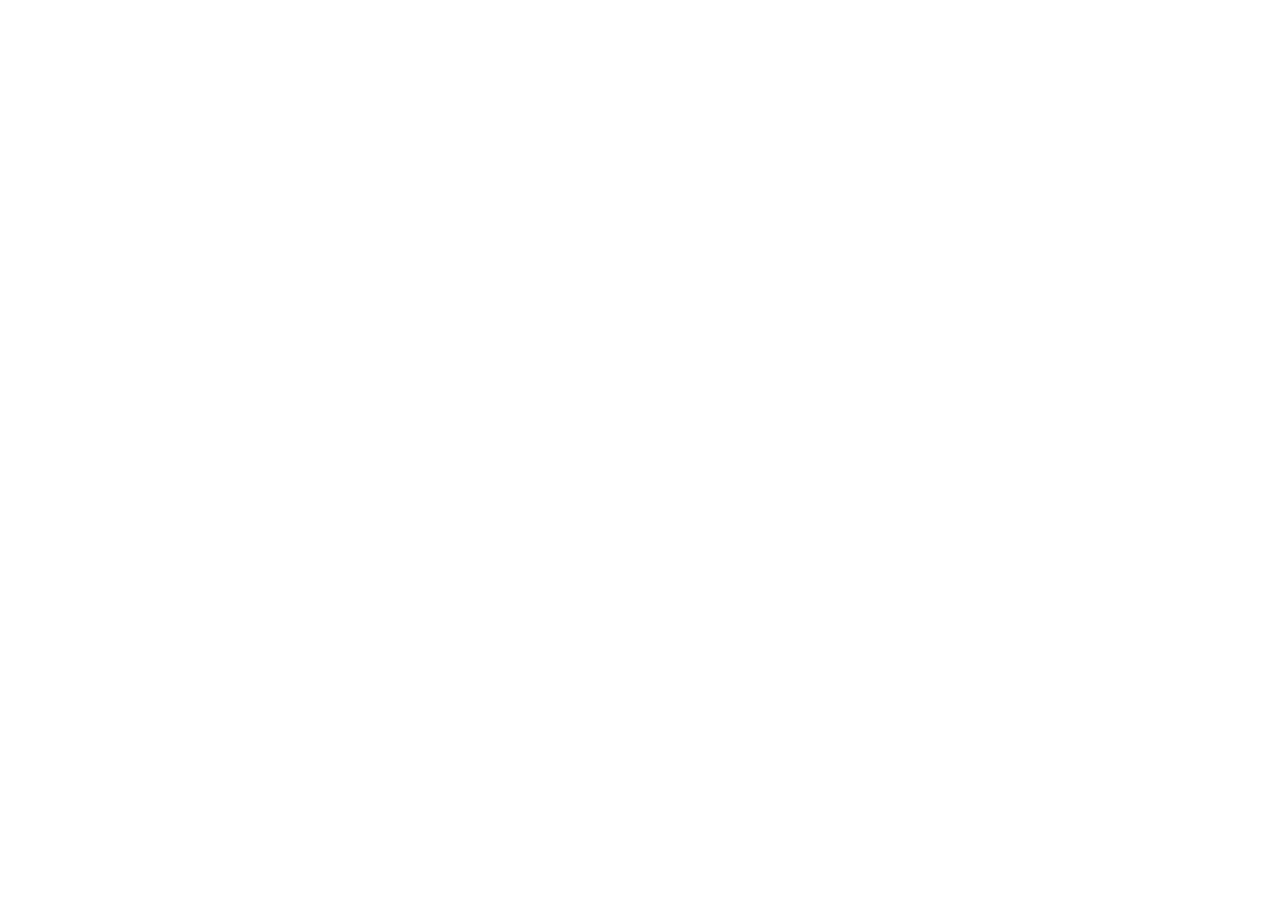
==== index.html @ f3bf7cfc "Arreglat una cosa" ====
<!DOCTYPE html>
<html lang="ca">

<head>
    <meta charset="UTF-8">
    <meta name="viewport" content="width=device-width, initial-scale=1.0">
    <title>Evuolució dels ERPs</title>
    <link rel="stylesheet" href="css/styles.css">
</head>

<body>

</body>

</html>
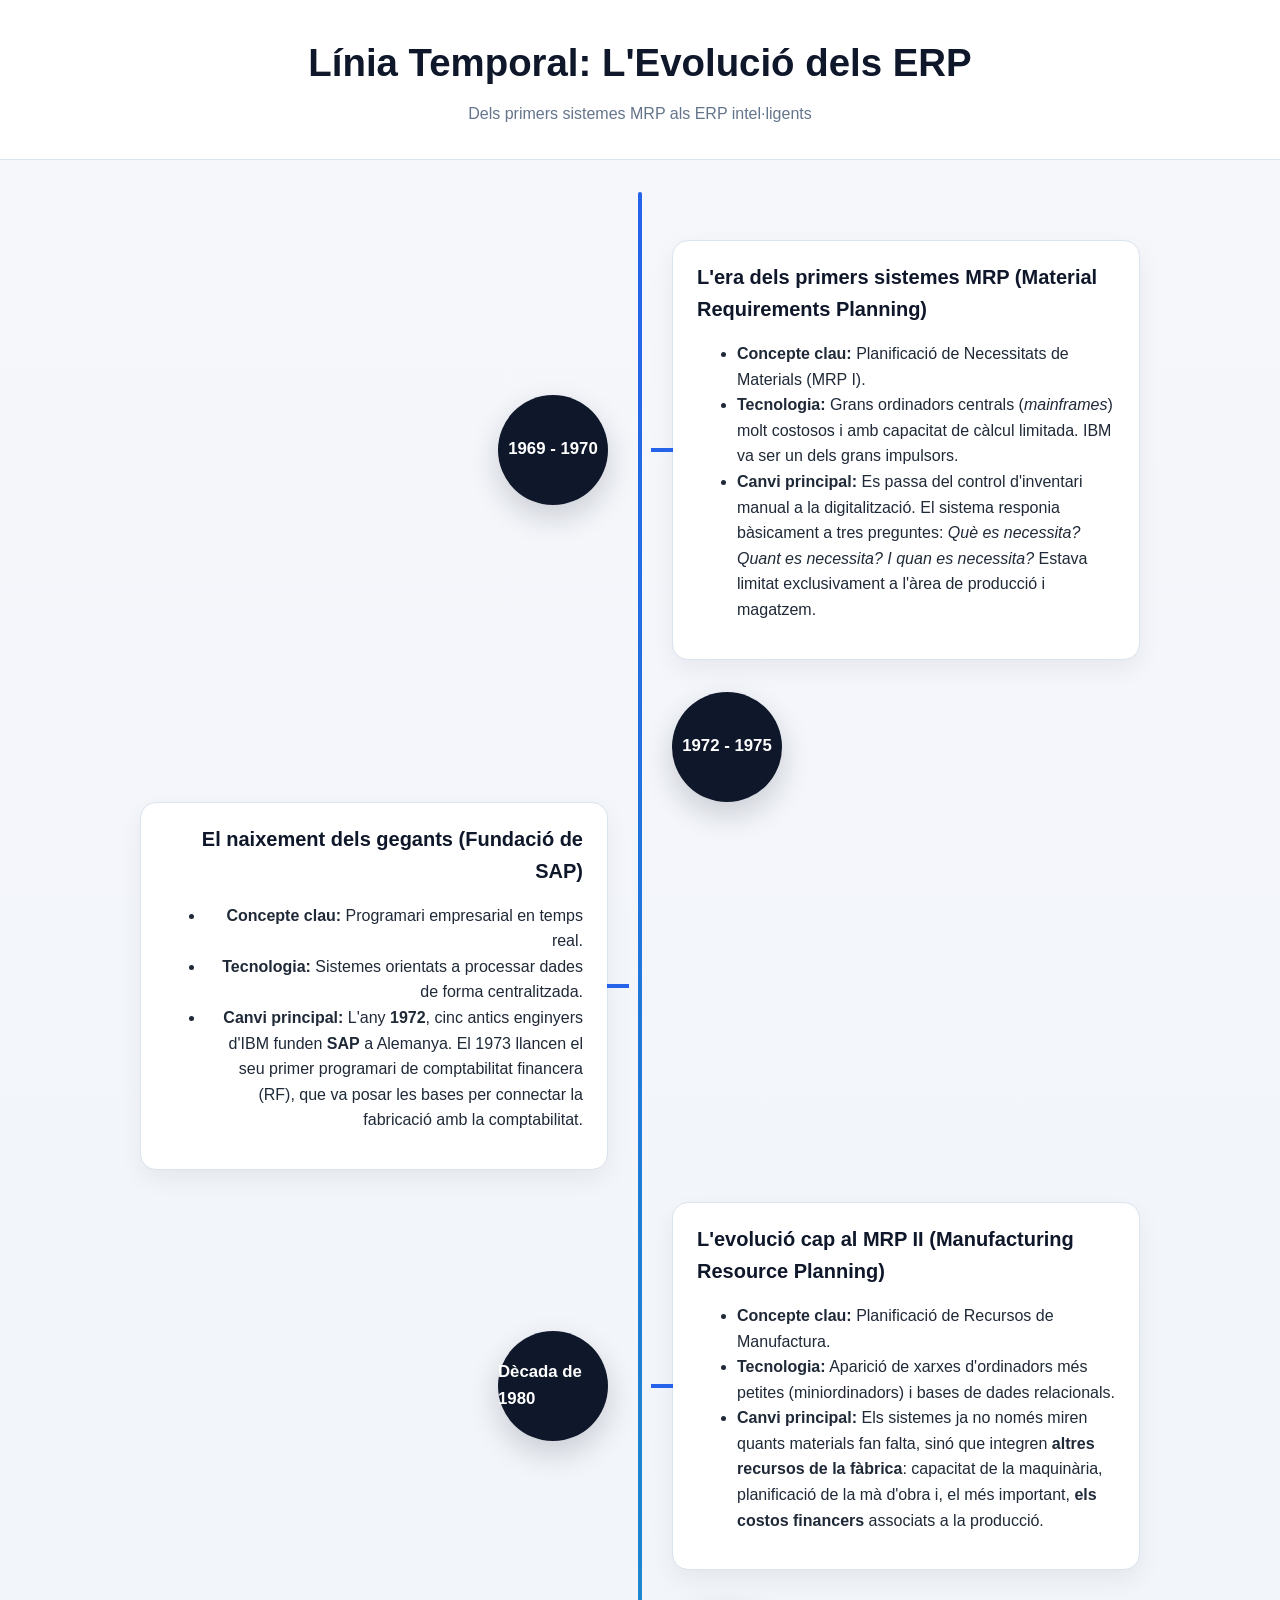
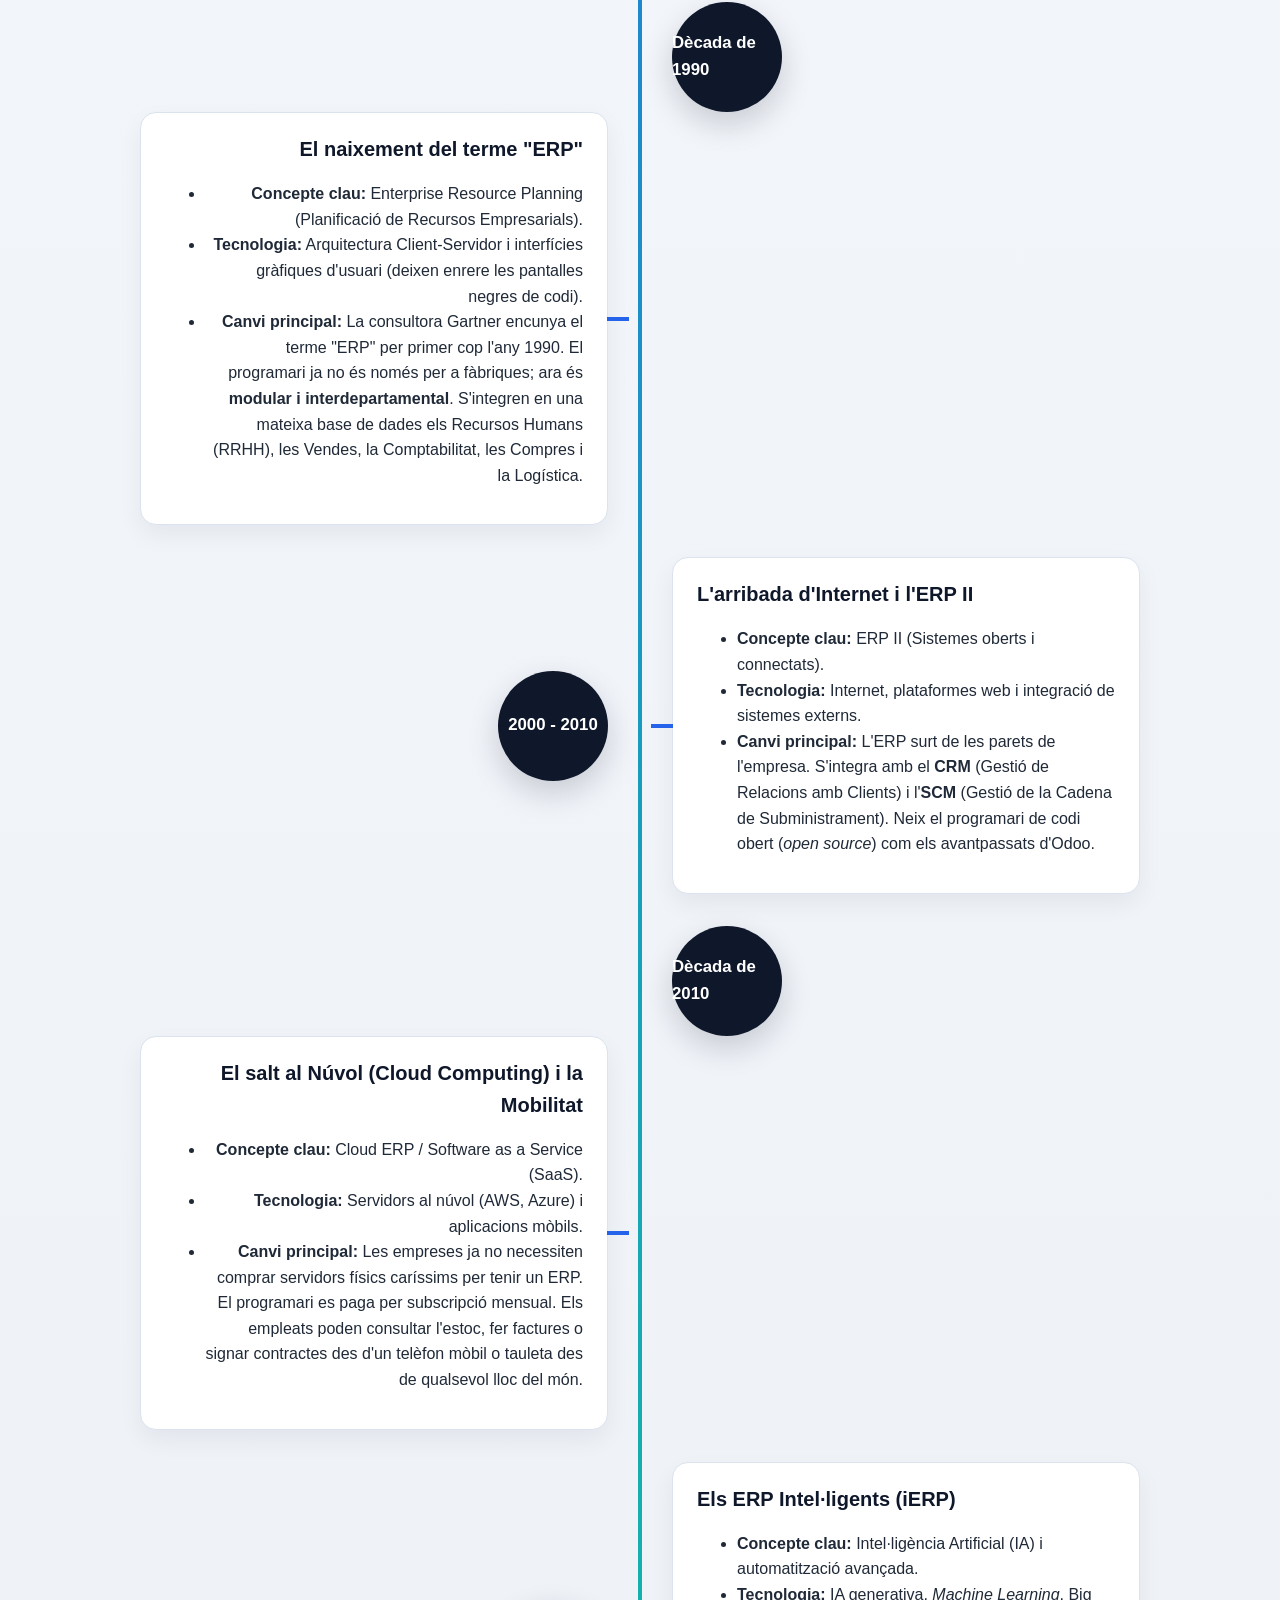
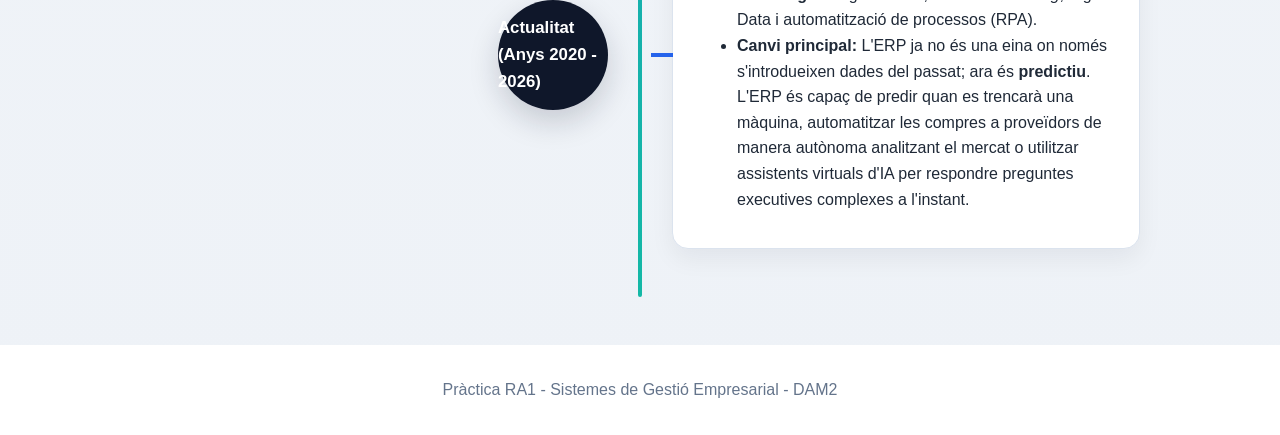
==== commit 4db5debb: "Pàgina feta" ====
--- a/index.html
+++ b/index.html
@@ -10,6 +10,134 @@
 
 <body>
 
+    <header>
+        <h1>Línia Temporal: L'Evolució dels ERP</h1>
+        <p>Dels primers sistemes MRP als ERP intel·ligents</p>
+    </header>
+
+    <main>
+        <section class="timeline" aria-label="Línia temporal de l'evolució dels ERP">
+            <article class="timeline-item">
+                <div class="timeline-year">1969 - 1970</div>
+                <div class="timeline-content">
+                    <h2>L'era dels primers sistemes MRP (Material Requirements Planning)</h2>
+                    <ul>
+                        <li><strong>Concepte clau:</strong> Planificació de Necessitats de Materials (MRP I).</li>
+                        <li><strong>Tecnologia:</strong> Grans ordinadors centrals (<em>mainframes</em>) molt costosos i
+                            amb capacitat de càlcul limitada. IBM va ser un dels grans impulsors.</li>
+                        <li><strong>Canvi principal:</strong> Es passa del control d'inventari manual a la
+                            digitalització. El sistema responia bàsicament a tres preguntes: <em>Què es necessita? Quant
+                                es necessita? I quan es necessita?</em> Estava limitat exclusivament a l'àrea de
+                            producció i magatzem.</li>
+                    </ul>
+                </div>
+            </article>
+
+            <article class="timeline-item">
+                <div class="timeline-year">1972 - 1975</div>
+                <div class="timeline-content">
+                    <h2>El naixement dels gegants (Fundació de SAP)</h2>
+                    <ul>
+                        <li><strong>Concepte clau:</strong> Programari empresarial en temps real.</li>
+                        <li><strong>Tecnologia:</strong> Sistemes orientats a processar dades de forma centralitzada.
+                        </li>
+                        <li><strong>Canvi principal:</strong> L'any <strong>1972</strong>, cinc antics enginyers d'IBM
+                            funden <strong>SAP</strong> a Alemanya. El 1973 llancen el seu primer programari de
+                            comptabilitat financera (RF), que va posar les bases per connectar la fabricació amb la
+                            comptabilitat.</li>
+                    </ul>
+                </div>
+            </article>
+
+            <article class="timeline-item">
+                <div class="timeline-year">Dècada de 1980</div>
+                <div class="timeline-content">
+                    <h2>L'evolució cap al MRP II (Manufacturing Resource Planning)</h2>
+                    <ul>
+                        <li><strong>Concepte clau:</strong> Planificació de Recursos de Manufactura.</li>
+                        <li><strong>Tecnologia:</strong> Aparició de xarxes d'ordinadors més petites (miniordinadors) i
+                            bases de dades relacionals.</li>
+                        <li><strong>Canvi principal:</strong> Els sistemes ja no només miren quants materials fan falta,
+                            sinó que integren <strong>altres recursos de la fàbrica</strong>: capacitat de la
+                            maquinària, planificació de la mà d'obra i, el més important, <strong>els costos
+                                financers</strong> associats a la producció.</li>
+                    </ul>
+                </div>
+            </article>
+
+            <article class="timeline-item">
+                <div class="timeline-year">Dècada de 1990</div>
+                <div class="timeline-content">
+                    <h2>El naixement del terme "ERP"</h2>
+                    <ul>
+                        <li><strong>Concepte clau:</strong> Enterprise Resource Planning (Planificació de Recursos
+                            Empresarials).</li>
+                        <li><strong>Tecnologia:</strong> Arquitectura Client-Servidor i interfícies gràfiques d'usuari
+                            (deixen enrere les pantalles negres de codi).</li>
+                        <li><strong>Canvi principal:</strong> La consultora Gartner encunya el terme "ERP" per primer
+                            cop l'any 1990. El programari ja no és només per a fàbriques; ara és <strong>modular i
+                                interdepartamental</strong>. S'integren en una mateixa base de dades els Recursos Humans
+                            (RRHH), les Vendes, la Comptabilitat, les Compres i la Logística.</li>
+                    </ul>
+                </div>
+            </article>
+
+            <article class="timeline-item">
+                <div class="timeline-year">2000 - 2010</div>
+                <div class="timeline-content">
+                    <h2>L'arribada d'Internet i l'ERP II</h2>
+                    <ul>
+                        <li><strong>Concepte clau:</strong> ERP II (Sistemes oberts i connectats).</li>
+                        <li><strong>Tecnologia:</strong> Internet, plataformes web i integració de sistemes externs.
+                        </li>
+                        <li><strong>Canvi principal:</strong> L'ERP surt de les parets de l'empresa. S'integra amb el
+                            <strong>CRM</strong> (Gestió de Relacions amb Clients) i l'<strong>SCM</strong> (Gestió de
+                            la Cadena de Subministrament). Neix el programari de codi obert (<em>open source</em>) com
+                            els avantpassats d'Odoo.
+                        </li>
+                    </ul>
+                </div>
+            </article>
+
+            <article class="timeline-item">
+                <div class="timeline-year">Dècada de 2010</div>
+                <div class="timeline-content">
+                    <h2>El salt al Núvol (Cloud Computing) i la Mobilitat</h2>
+                    <ul>
+                        <li><strong>Concepte clau:</strong> Cloud ERP / Software as a Service (SaaS).</li>
+                        <li><strong>Tecnologia:</strong> Servidors al núvol (AWS, Azure) i aplicacions mòbils.</li>
+                        <li><strong>Canvi principal:</strong> Les empreses ja no necessiten comprar servidors físics
+                            caríssims per tenir un ERP. El programari es paga per subscripció mensual. Els empleats
+                            poden consultar l'estoc, fer factures o signar contractes des d'un telèfon mòbil o tauleta
+                            des de qualsevol lloc del món.</li>
+                    </ul>
+                </div>
+            </article>
+
+            <article class="timeline-item">
+                <div class="timeline-year">Actualitat (Anys 2020 - 2026)</div>
+                <div class="timeline-content">
+                    <h2>Els ERP Intel·ligents (iERP)</h2>
+                    <ul>
+                        <li><strong>Concepte clau:</strong> Intel·ligència Artificial (IA) i automatització avançada.
+                        </li>
+                        <li><strong>Tecnologia:</strong> IA generativa, <em>Machine Learning</em>, Big Data i
+                            automatització de processos (RPA).</li>
+                        <li><strong>Canvi principal:</strong> L'ERP ja no és una eina on només s'introdueixen dades del
+                            passat; ara és <strong>predictiu</strong>. L'ERP és capaç de predir quan es trencarà una
+                            màquina, automatitzar les compres a proveïdors de manera autònoma analitzant el mercat o
+                            utilitzar assistents virtuals d'IA per respondre preguntes executives complexes a l'instant.
+                        </li>
+                    </ul>
+                </div>
+            </article>
+        </section>
+    </main>
+
+    <footer>
+        <p>Pràctica RA1 - Sistemes de Gestió Empresarial - DAM2</p>
+    </footer>
+
 </body>
 
 </html>
--- a/css/styles.css
+++ b/css/styles.css
@@ -0,0 +1,177 @@
+* {
+	box-sizing: border-box;
+}
+
+body {
+	margin: 0;
+	font-family: Arial, Helvetica, sans-serif;
+	background: linear-gradient(180deg, #f5f7fb 0%, #eef2f7 100%);
+	color: #1f2937;
+	line-height: 1.6;
+}
+
+header,
+footer {
+	text-align: center;
+	padding: 2rem 1rem;
+	background: #ffffff;
+}
+
+header {
+	border-bottom: 1px solid #dbe3ee;
+}
+
+header h1 {
+	margin: 0 0 0.5rem;
+	font-size: clamp(1.8rem, 3vw, 2.6rem);
+	color: #0f172a;
+}
+
+header p,
+footer p {
+	margin: 0;
+	color: #64748b;
+}
+
+main {
+	width: min(1000px, calc(100% - 2rem));
+	margin: 0 auto;
+	padding: 2rem 0 3rem;
+}
+
+.timeline {
+	position: relative;
+	padding: 1rem 0;
+}
+
+.timeline::before {
+	content: "";
+	position: absolute;
+	top: 0;
+	bottom: 0;
+	left: 50%;
+	width: 4px;
+	transform: translateX(-50%);
+	background: linear-gradient(180deg, #2563eb, #14b8a6);
+	border-radius: 999px;
+}
+
+.timeline-item {
+	position: relative;
+	display: grid;
+	grid-template-columns: 1fr 1fr;
+	align-items: center;
+	margin: 2rem 0;
+	min-height: 120px;
+}
+
+.timeline-item:nth-child(odd) .timeline-year {
+	grid-column: 1;
+	justify-self: end;
+	margin-right: 2rem;
+}
+
+.timeline-item:nth-child(odd) .timeline-content {
+	grid-column: 2;
+	margin-left: 2rem;
+}
+
+.timeline-item:nth-child(even) .timeline-year {
+	grid-column: 2;
+	justify-self: start;
+	margin-left: 2rem;
+}
+
+.timeline-item:nth-child(even) .timeline-content {
+	grid-column: 1;
+	justify-self: end;
+	margin-right: 2rem;
+	text-align: right;
+}
+
+.timeline-year {
+	position: relative;
+	z-index: 1;
+	display: inline-flex;
+	align-items: center;
+	justify-content: center;
+	width: 110px;
+	min-height: 110px;
+	border-radius: 50%;
+	background: #0f172a;
+	color: #ffffff;
+	font-weight: 700;
+	font-size: 1.05rem;
+	box-shadow: 0 12px 30px rgba(15, 23, 42, 0.18);
+}
+
+.timeline-content {
+	position: relative;
+	padding: 1.25rem 1.5rem;
+	background: #ffffff;
+	border: 1px solid #dbe3ee;
+	border-radius: 1rem;
+	box-shadow: 0 10px 25px rgba(15, 23, 42, 0.06);
+}
+
+.timeline-content::before {
+	content: "";
+	position: absolute;
+	top: 50%;
+	width: 22px;
+	height: 4px;
+	background: #2563eb;
+	transform: translateY(-50%);
+}
+
+.timeline-item:nth-child(odd) .timeline-content::before {
+	left: -22px;
+}
+
+.timeline-item:nth-child(even) .timeline-content::before {
+	right: -22px;
+}
+
+.timeline-content h2 {
+	margin: 0 0 0.5rem;
+	color: #0f172a;
+	font-size: 1.25rem;
+}
+
+.timeline-content p {
+	margin: 0;
+	color: #475569;
+}
+
+@media (max-width: 768px) {
+	.timeline::before {
+		left: 24px;
+		transform: none;
+	}
+
+	.timeline-item {
+		grid-template-columns: 1fr;
+		padding-left: 3.5rem;
+		margin: 1.5rem 0;
+	}
+
+	.timeline-item:nth-child(odd) .timeline-year,
+	.timeline-item:nth-child(even) .timeline-year {
+		grid-column: 1;
+		justify-self: start;
+		margin: 0 0 0.75rem;
+	}
+
+	.timeline-item:nth-child(odd) .timeline-content,
+	.timeline-item:nth-child(even) .timeline-content {
+		grid-column: 1;
+		justify-self: stretch;
+		margin: 0;
+		text-align: left;
+	}
+
+	.timeline-content::before {
+		left: -22px !important;
+		right: auto !important;
+	}
+}
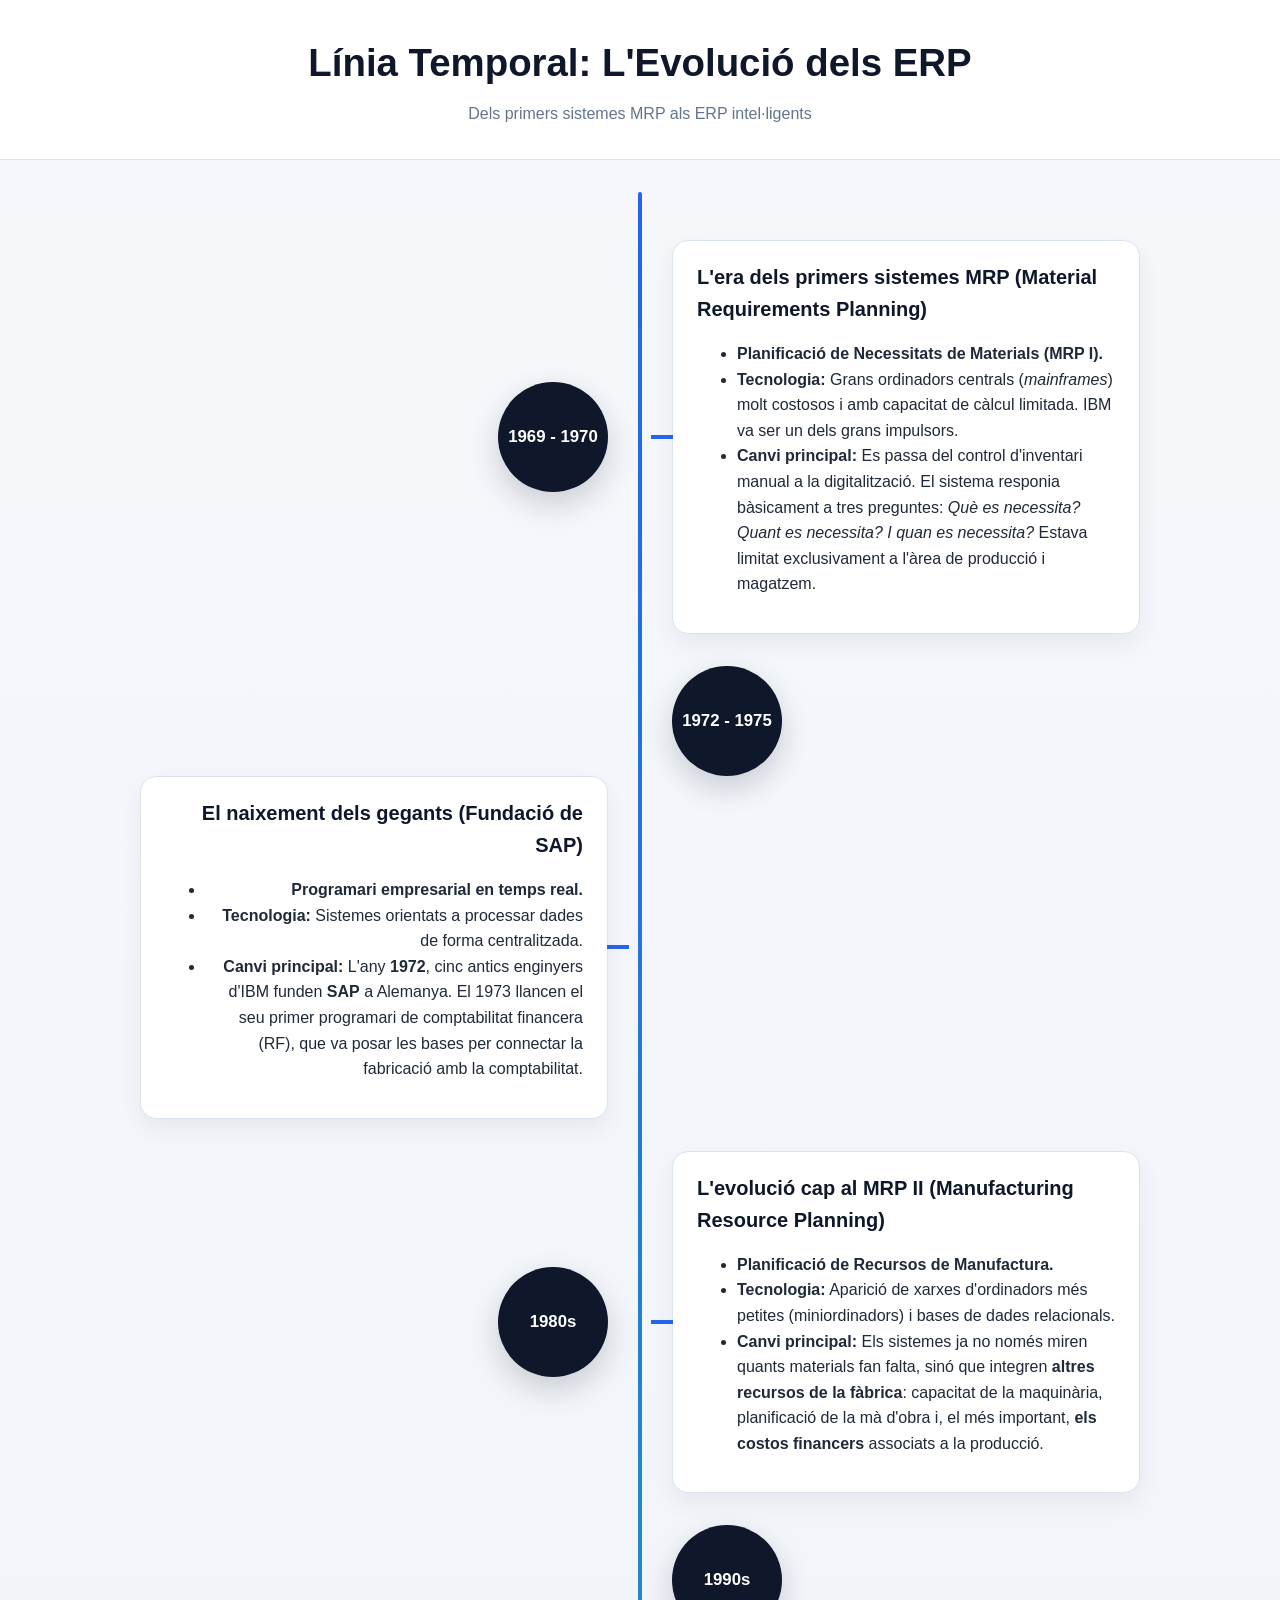
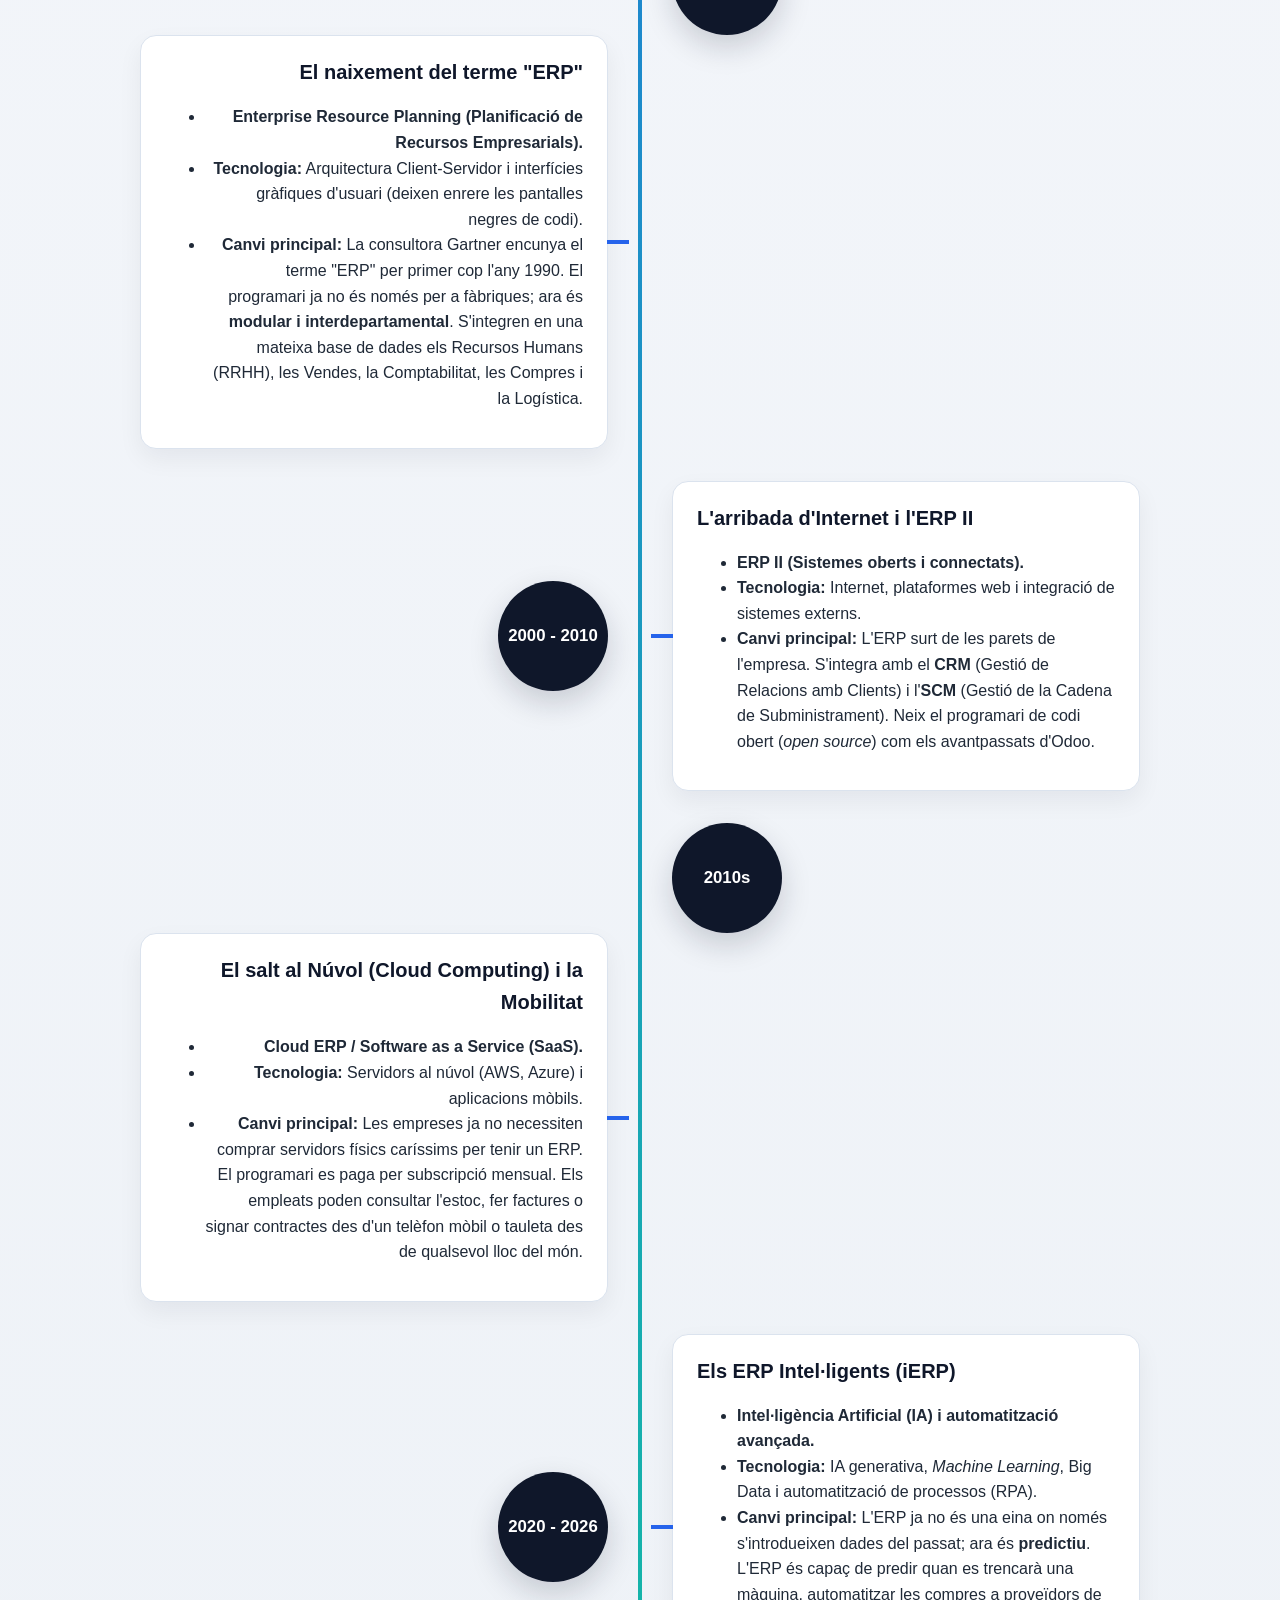
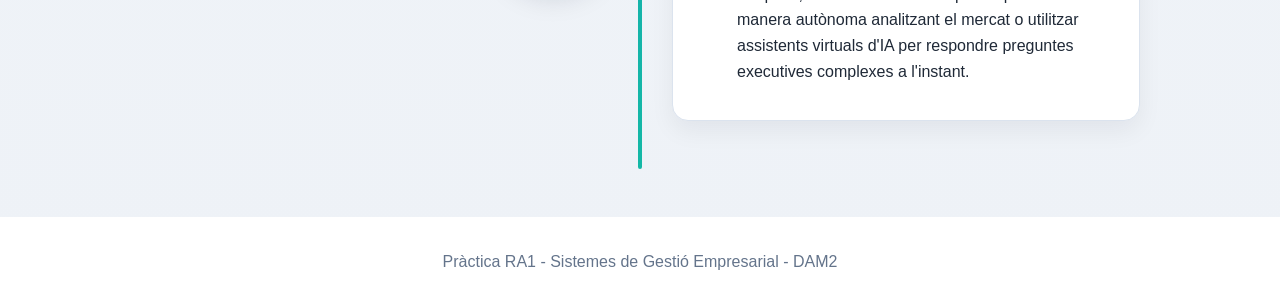
==== commit 412b68bc: "Practica feta" ====
--- a/index.html
+++ b/index.html
@@ -22,7 +22,7 @@
                 <div class="timeline-content">
                     <h2>L'era dels primers sistemes MRP (Material Requirements Planning)</h2>
                     <ul>
-                        <li><strong>Concepte clau:</strong> Planificació de Necessitats de Materials (MRP I).</li>
+                        <li><b>Planificació de Necessitats de Materials (MRP I).</b></li>
                         <li><strong>Tecnologia:</strong> Grans ordinadors centrals (<em>mainframes</em>) molt costosos i
                             amb capacitat de càlcul limitada. IBM va ser un dels grans impulsors.</li>
                         <li><strong>Canvi principal:</strong> Es passa del control d'inventari manual a la
@@ -38,7 +38,7 @@
                 <div class="timeline-content">
                     <h2>El naixement dels gegants (Fundació de SAP)</h2>
                     <ul>
-                        <li><strong>Concepte clau:</strong> Programari empresarial en temps real.</li>
+                        <li><b>Programari empresarial en temps real.</b></li>
                         <li><strong>Tecnologia:</strong> Sistemes orientats a processar dades de forma centralitzada.
                         </li>
                         <li><strong>Canvi principal:</strong> L'any <strong>1972</strong>, cinc antics enginyers d'IBM
@@ -50,11 +50,11 @@
             </article>
 
             <article class="timeline-item">
-                <div class="timeline-year">Dècada de 1980</div>
+                <div class="timeline-year">1980s</div>
                 <div class="timeline-content">
                     <h2>L'evolució cap al MRP II (Manufacturing Resource Planning)</h2>
                     <ul>
-                        <li><strong>Concepte clau:</strong> Planificació de Recursos de Manufactura.</li>
+                        <li> <b> Planificació de Recursos de Manufactura.</b></li>
                         <li><strong>Tecnologia:</strong> Aparició de xarxes d'ordinadors més petites (miniordinadors) i
                             bases de dades relacionals.</li>
                         <li><strong>Canvi principal:</strong> Els sistemes ja no només miren quants materials fan falta,
@@ -66,12 +66,12 @@
             </article>
 
             <article class="timeline-item">
-                <div class="timeline-year">Dècada de 1990</div>
+                <div class="timeline-year">1990s</div>
                 <div class="timeline-content">
                     <h2>El naixement del terme "ERP"</h2>
                     <ul>
-                        <li><strong>Concepte clau:</strong> Enterprise Resource Planning (Planificació de Recursos
-                            Empresarials).</li>
+                        <li><b>Enterprise Resource Planning (Planificació de Recursos
+                                Empresarials).</b></li>
                         <li><strong>Tecnologia:</strong> Arquitectura Client-Servidor i interfícies gràfiques d'usuari
                             (deixen enrere les pantalles negres de codi).</li>
                         <li><strong>Canvi principal:</strong> La consultora Gartner encunya el terme "ERP" per primer
@@ -87,7 +87,7 @@
                 <div class="timeline-content">
                     <h2>L'arribada d'Internet i l'ERP II</h2>
                     <ul>
-                        <li><strong>Concepte clau:</strong> ERP II (Sistemes oberts i connectats).</li>
+                        <li><b> ERP II (Sistemes oberts i connectats).</b></li>
                         <li><strong>Tecnologia:</strong> Internet, plataformes web i integració de sistemes externs.
                         </li>
                         <li><strong>Canvi principal:</strong> L'ERP surt de les parets de l'empresa. S'integra amb el
@@ -100,11 +100,11 @@
             </article>
 
             <article class="timeline-item">
-                <div class="timeline-year">Dècada de 2010</div>
+                <div class="timeline-year">2010s</div>
                 <div class="timeline-content">
                     <h2>El salt al Núvol (Cloud Computing) i la Mobilitat</h2>
                     <ul>
-                        <li><strong>Concepte clau:</strong> Cloud ERP / Software as a Service (SaaS).</li>
+                        <li><b> Cloud ERP / Software as a Service (SaaS).</b></li>
                         <li><strong>Tecnologia:</strong> Servidors al núvol (AWS, Azure) i aplicacions mòbils.</li>
                         <li><strong>Canvi principal:</strong> Les empreses ja no necessiten comprar servidors físics
                             caríssims per tenir un ERP. El programari es paga per subscripció mensual. Els empleats
@@ -115,11 +115,11 @@
             </article>
 
             <article class="timeline-item">
-                <div class="timeline-year">Actualitat (Anys 2020 - 2026)</div>
+                <div class="timeline-year">2020 - 2026</div>
                 <div class="timeline-content">
                     <h2>Els ERP Intel·ligents (iERP)</h2>
                     <ul>
-                        <li><strong>Concepte clau:</strong> Intel·ligència Artificial (IA) i automatització avançada.
+                        <li> <b>Intel·ligència Artificial (IA) i automatització avançada.</b>
                         </li>
                         <li><strong>Tecnologia:</strong> IA generativa, <em>Machine Learning</em>, Big Data i
                             automatització de processos (RPA).</li>
